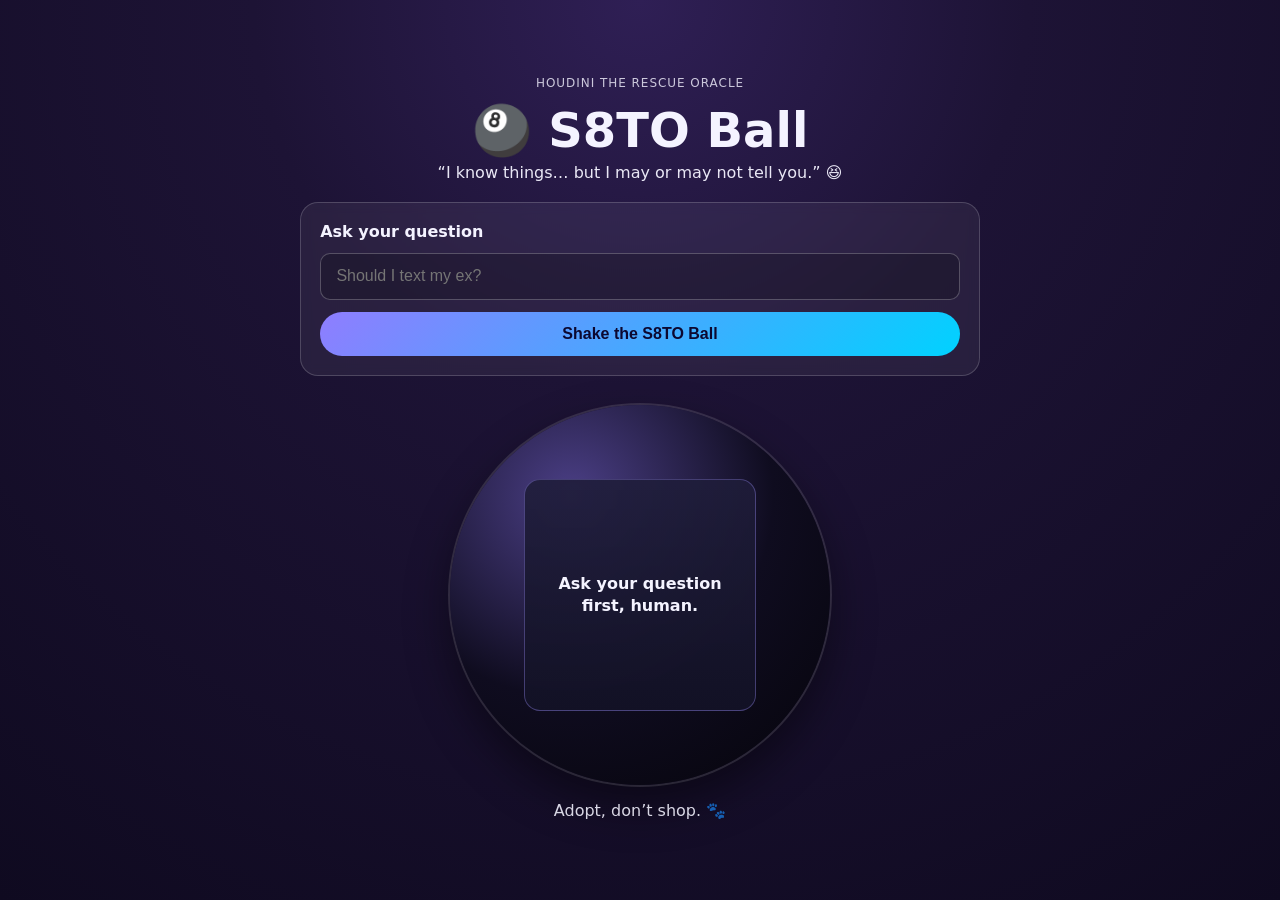
==== index.html @ 4f3d0673 "Create S8TO Ball one-page web app" ====
<!doctype html>
<html lang="en">
  <head>
    <meta charset="UTF-8" />
    <meta name="viewport" content="width=device-width, initial-scale=1.0" />
    <title>S8TO Ball 🎱</title>
    <link rel="stylesheet" href="styles.css" />
  </head>
  <body>
    <main class="app">
      <header>
        <p class="eyebrow">Houdini the Rescue Oracle</p>
        <h1>🎱 S8TO Ball</h1>
        <p class="tagline">“I know things… but I may or may not tell you.” 😆</p>
      </header>

      <section class="question-panel">
        <label for="question">Ask your question</label>
        <input
          id="question"
          type="text"
          placeholder="Should I text my ex?"
          maxlength="140"
        />
        <button id="askBtn" type="button">Shake the S8TO Ball</button>
      </section>

      <section class="ball-panel" aria-live="polite">
        <div class="ball" id="ball" role="img" aria-label="Magic ball with answer">
          <div class="answer" id="answerText">Ask your question first, human.</div>
        </div>
      </section>

      <footer>
        <p>Adopt, don’t shop. 🐾</p>
      </footer>
    </main>

    <script src="script.js"></script>
  </body>
</html>
---- styles.css ----
:root {
  color-scheme: dark;
  --bg-1: #1d1335;
  --bg-2: #0f0a20;
  --accent: #8f7dff;
  --accent-2: #00d2ff;
  --text: #f4f3ff;
}

* {
  box-sizing: border-box;
}

body {
  margin: 0;
  min-height: 100vh;
  font-family: "Inter", system-ui, -apple-system, sans-serif;
  color: var(--text);
  background: radial-gradient(circle at top, #2f1f55 0%, var(--bg-1) 35%, var(--bg-2) 100%);
  display: grid;
  place-items: center;
  padding: 2rem 1rem;
}

.app {
  width: min(680px, 100%);
  text-align: center;
}

.eyebrow {
  text-transform: uppercase;
  letter-spacing: 0.08em;
  font-size: 0.75rem;
  opacity: 0.8;
}

h1 {
  margin: 0.25rem 0;
  font-size: clamp(2rem, 5vw, 3rem);
}

.tagline {
  margin-top: 0;
  opacity: 0.95;
}

.question-panel {
  background: rgba(255, 255, 255, 0.06);
  border: 1px solid rgba(255, 255, 255, 0.18);
  border-radius: 18px;
  padding: 1.2rem;
  display: grid;
  gap: 0.75rem;
  margin: 1.2rem 0 1.8rem;
  backdrop-filter: blur(6px);
}

label {
  text-align: left;
  font-weight: 600;
}

input {
  width: 100%;
  border: 1px solid rgba(255, 255, 255, 0.24);
  border-radius: 10px;
  padding: 0.85rem 0.95rem;
  font-size: 1rem;
  color: var(--text);
  background: rgba(0, 0, 0, 0.2);
}

button {
  border: 0;
  border-radius: 999px;
  padding: 0.8rem 1.1rem;
  font-size: 1rem;
  font-weight: 700;
  color: #0c0830;
  background: linear-gradient(135deg, var(--accent), var(--accent-2));
  cursor: pointer;
  transition: transform 0.15s ease, filter 0.15s ease;
}

button:hover {
  filter: brightness(1.1);
}

button:active {
  transform: translateY(2px) scale(0.98);
}

.ball-panel {
  display: grid;
  place-items: center;
}

.ball {
  width: min(78vw, 380px);
  aspect-ratio: 1;
  border-radius: 50%;
  background: radial-gradient(circle at 32% 24%, #4b3f86 0%, #0f0c1f 52%, #05040a 100%);
  box-shadow: 0 0 0 2px rgba(255, 255, 255, 0.12), 0 20px 45px rgba(0, 0, 0, 0.45);
  display: grid;
  place-items: center;
  padding: 1.8rem;
}

.answer {
  width: 72%;
  aspect-ratio: 1;
  border-radius: 16px;
  background: linear-gradient(180deg, rgba(31, 29, 58, 0.9), rgba(19, 18, 38, 0.95));
  border: 1px solid rgba(158, 144, 255, 0.35);
  display: grid;
  place-items: center;
  padding: 1rem;
  text-align: center;
  font-weight: 700;
  line-height: 1.35;
}

.shake {
  animation: shake 0.55s ease;
}

@keyframes shake {
  0% { transform: rotate(0deg) scale(1); }
  25% { transform: rotate(2.5deg) scale(1.01); }
  50% { transform: rotate(-2.5deg) scale(1.02); }
  75% { transform: rotate(2deg) scale(1.01); }
  100% { transform: rotate(0deg) scale(1); }
}

footer {
  margin-top: 1rem;
  opacity: 0.88;
}
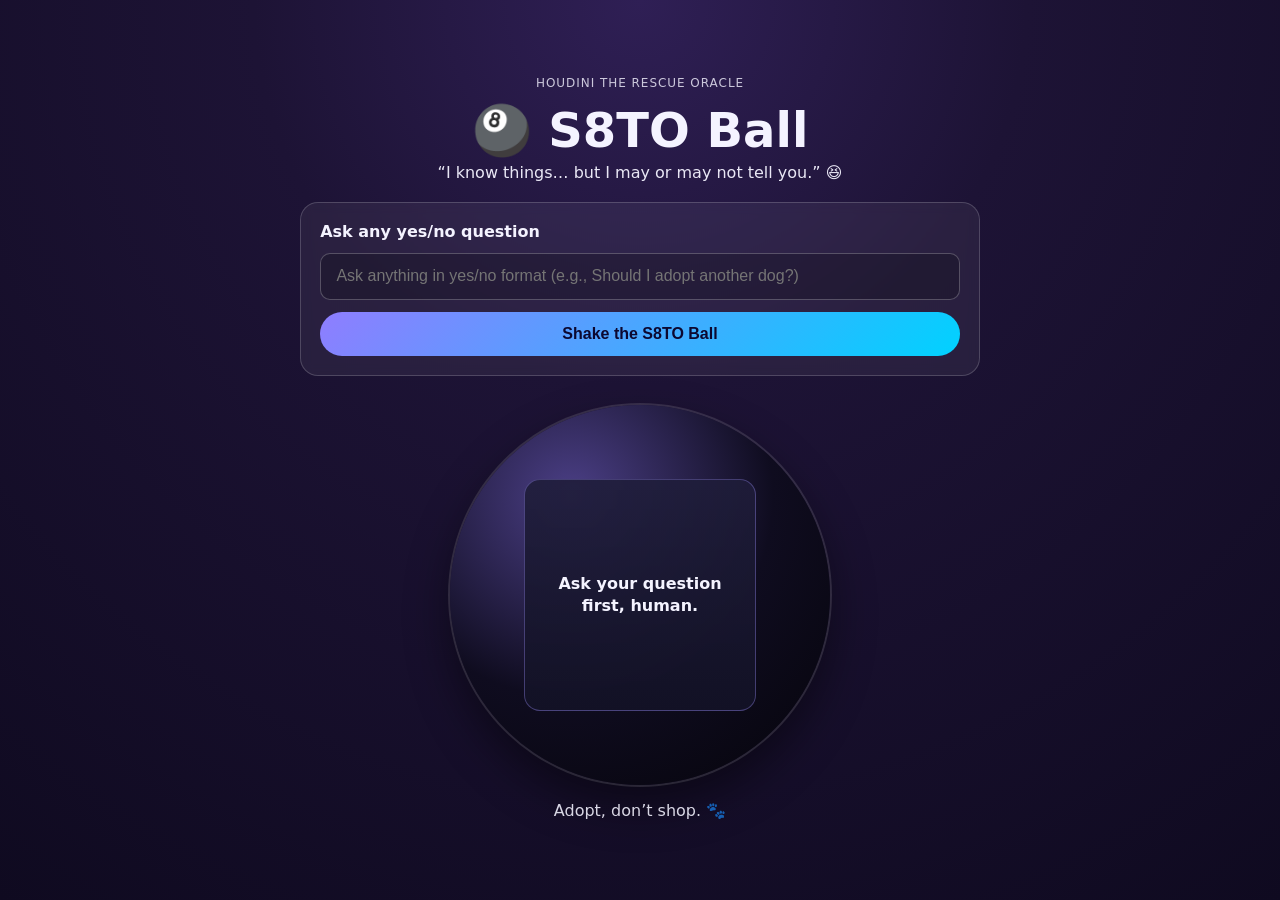
==== commit c23e803c: "Adjust question input for yes/no format and response style" ====
--- a/index.html
+++ b/index.html
@@ -15,12 +15,11 @@
       </header>
 
       <section class="question-panel">
-        <label for="question">Ask your question</label>
+        <label for="question">Ask any yes/no question</label>
         <input
           id="question"
           type="text"
-          placeholder="Should I text my ex?"
-          maxlength="140"
+          placeholder="Ask anything in yes/no format (e.g., Should I adopt another dog?)"
         />
         <button id="askBtn" type="button">Shake the S8TO Ball</button>
       </section>
